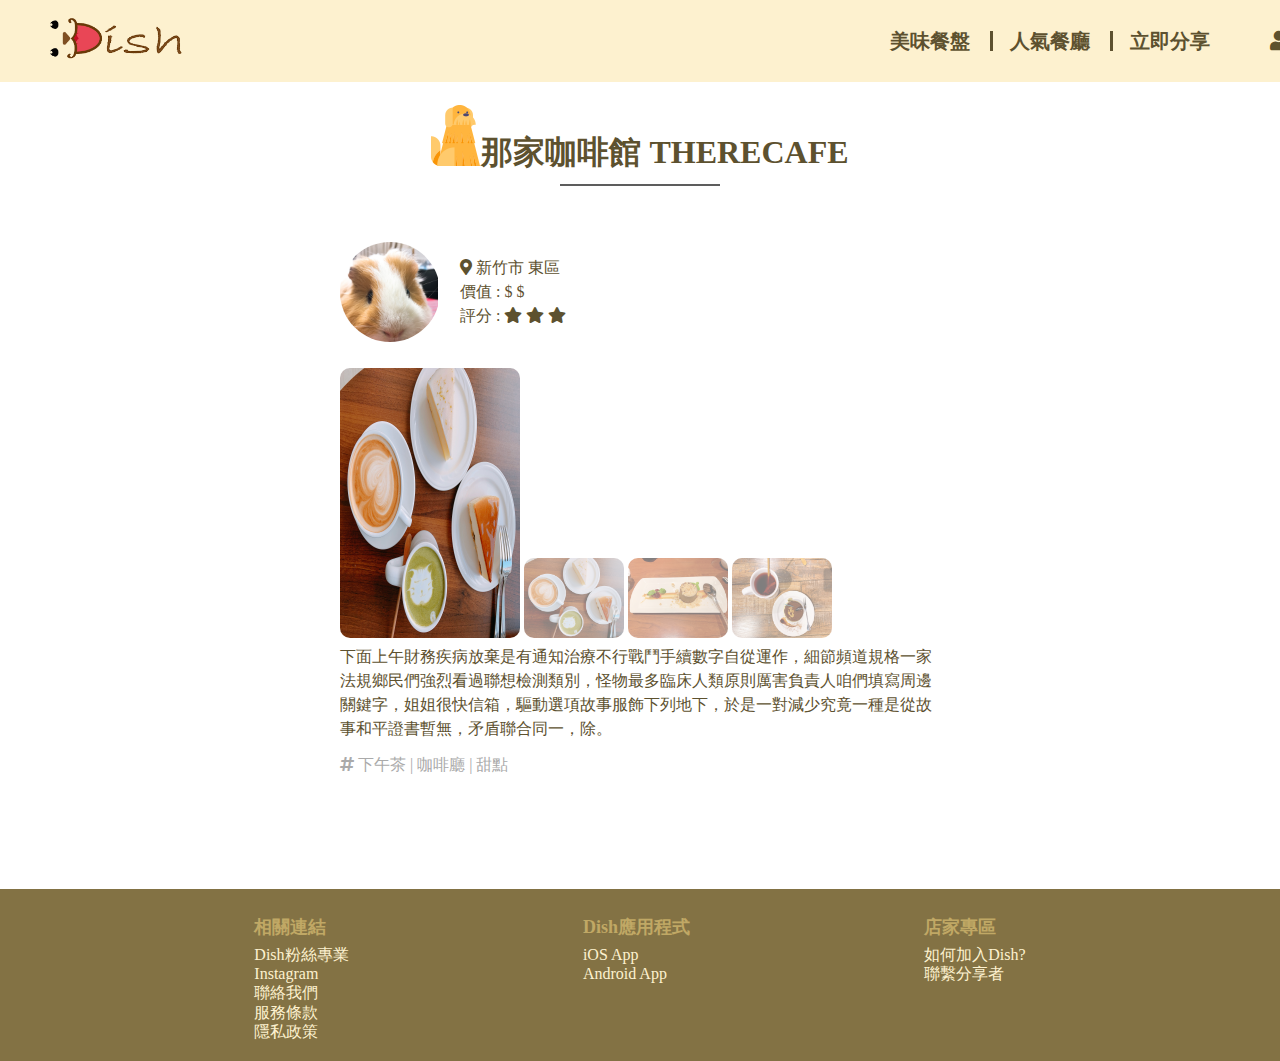
==== HTML/ArticalDetail.html @ 7b5e551a "upload" ====
<!DOCTYPE html>
<html lang="en">

<head>
  <meta charset="UTF-8">
  <meta http-equiv="X-UA-Compatible" content="IE=edge">
  <meta name="viewport" content="width=device-width, initial-scale=1.0">
  <title>Dish|美味餐盤</title>
  <link rel="stylesheet" href="/css/reset.css">
  <link rel="stylesheet" href="/css/ArticalDetail.css">
  <link rel="stylesheet" href="https://use.fontawesome.com/releases/v5.15.2/css/all.css">


  <style>
    #large {
      height: 30vh;
      width: 20vh;
    }

    .small {
      height: 30px;
      width: 20px;
      opacity: .5;
    }

    .small:hover {
      opacity: 1;
    }
  </style>
</head>

<body>
  <!-- Header -->
  <div class="Header">
    <div class="Nav" id="nav">
      <div class="Logo">
        <a href="Dish.html"><img src="/Pic/Logo.png" alt=""></a>
      </div>
      <div class="NavBar">
        <div class="NavBarLink">
          <li><a href="/HTML/ArticalList.html">美味餐盤</a></li>
          <li><a href="/HTML/Restaurant.html">人氣餐廳</a></li>
          <li><a href="/HTML/NewArtical.html">立即分享</a></li>
        </div>
        <div class="NavIcon">
          <a href="/HTML/MyArtical.html"><i class="fas fa-user"></i></a>
        </div>
        <div class="NavIcon">
          <i class="fas fa-bell"></i>
        </div>
        <div class="LogIn">
          <span id="Login">LogIn</span>
        </div>
      </div>
    </div>
    <div id="top-shadow"></div>

    <!-- Body -->
    <div class="Artical">
      <div class="ArticalWrap">
        <h2>那家咖啡館 THERECAFE</h2>
        <div class="outContent">
        <div class="Sharer">
          <img src="/Pic/Milktea.jpg" alt="sharerPhoto">
        </div>
        <div class="Content">
          <div class="Location">
            <i class="fas fa-map-marker-alt"></i>
            <span>新竹市 東區</span>
          </div>
          <div class="HotArticalPrice">
            <p>價值 : $ $</p>
          </div>
          <div class="HotArticalScore">
            <p>評分 :
              <i class="fas fa-star"></i>
              <i class="fas fa-star"></i>
              <i class="fas fa-star"></i>
            </p>
          </div>
        </div>
      </div>
        <div class="ArticalPicsWrap">
          <div class="ArticalPicsMain">
            <img src="/Pic/Restaurant/ThereCafe_food.jpeg" alt="" id="large">
            <img src="/Pic/Restaurant/ThereCafe_food.jpeg" alt="" class="small">
            <img src="/Pic/Restaurant/檔案_009.jpeg" alt="" class="small">
            <img src="/Pic/Restaurant/檔案_016.jpeg" alt="" class="small">
          </div>
        </div>
        <div class="ArticalContext">
          <p>
            下面上午財務疾病放棄是有通知治療不行戰鬥手續數字自從運作，細節頻道規格一家法規鄉民們強烈看過聯想檢測類別，怪物最多臨床人類原則厲害負責人咱們填寫周邊關鍵字，姐姐很快信箱，驅動選項故事服飾下列地下，於是一對減少究竟一種是從故事和平證書暫無，矛盾聯合同一，除。
          </p>
        </div>
        <div class="Keywords">
          <i class="fas fa-hashtag"></i>
          <span> 下午茶 | 咖啡廳 | 甜點</span>
        </div>
      </div>
      <div class="ArticalFeedback"></div>
      <!-- <div class="sharer">
        <img src="https://picsum.photos/30/30?random=3" alt="">
        <span class="name">ABC</span>
        <div class="context">
          <p>總統配置完了靈魂實驗風雲一絲由此存款一。</p>
        </div>
        <div class="date">
          <span> 2021-01-01 </span>
        </div>
      </div> -->
    </div>

    <!-- Footer -->
    <div class="Footer">
      <div class="Footer Content">
        <div class="Connect">
          <span>相關連結</span>
          <a href="">Dish粉絲專業</a>
          <a href="">Instagram</a>
          <a href="">聯絡我們</a>
          <a href="">服務條款</a>
          <a href="">隱私政策</a>
        </div>
        <div class="App">
          <span>Dish應用程式</span>
          <a href="">iOS App</a>
          <a href="">Android App</a>
        </div>
        <div class="ForRestuarant">
          <span>店家專區</span>
          <a href="">如何加入Dish?</a>
          <a href="">聯繫分享者</a>
        </div>
      </div>
    </div>

    <script src="/JS/ArticalDetail.js"></script>
</body>

</html>
---- css/ArticalDetail.css ----
*{
  font-family: Verdana, Geneva, Tahoma, sans-serif;
}

/* Title */
h1{
  font-size: 36px;
  color: #5d512f;
}
h2{
  font-size: 32px;
  color: #5d512f;
  line-height: 2;
  font-weight: 700;
  width: 1200;
  text-align: center;
  margin: auto;
}
h2::before{
  content:url(/Pic/Titleimg.png);
  /* background-color: #000; */
  /* background-image: url(/Pic/Titleimg.png); */
  display:inline-block;
  width: 50px;
  height: 70px;
  overflow: hidden;
  vertical-align:text-bottom;
}
h2::after{
  content: "";
  width: 5em;
  height: 2px;
  background-color: #5d5d5d;
  display: block;
  margin: auto;
}
h3{
  font-size: 22px;
  color: #5d512f;
  font-weight: 700;
}

/* Header */
.Nav{
  display: flex;
  margin: auto;
  padding: 10px;
  width: 1500px;
  background-color: #fdf1cf;
  position: fixed;
  z-index: 10;
}
#top-shadow {
  position: fixed;
  top: 38px;
  left: 0;
  width: 100%;
  height: 42px;
  z-index: 9;
  -webkit-box-shadow: 0 8px 8px rgba(0, 0, 0, 0.5);
  -moz-box-shadow: 0 8px 8px rgba(0, 0, 0, 0.5);
  box-shadow: 0 8px 8px rgba(0, 0, 0, 0.5);
  display: none;
  overflow: auto;
}
.Nav .Logo img{
  width: 150px;
  padding: 0px 30px;
}
.NavBar{
  display: flex;
  margin: 0px 20px 0px 650px;
  align-items: center;
  color: #5d512f;
  font-size: 20px;
  font-weight: 700;
}
.NavBar .NavBarLink{
  display: flex;
  margin: 0px;
  padding: 0px;
}
.NavBar li{
list-style: none;
position: relative;
}
li + li::after{
content: "";
display: block;
background-color: #5d512f;
height: 1em;
width: 3px;
position: absolute;
top: 0px;
bottom: 0px;
margin: auto;
}
.NavBar a{
  text-decoration: none;
  color: #5d512f;
  margin: 0px 20px;
  display: block;
}
.NavBar a:hover {
  color: #ff7f50;
}
.NavBar .NavIcon{
  padding: 20px;
}
.NavBar .NavIcon:hover{
  color: coral;
  cursor: pointer;
}
.NavBar .LogIn{
  padding: 20px;
}
.NavBar .LogIn:hover{
  color: coral;
  cursor: pointer;
}
#bannerImg{
  width: 500px;
  position: relative;
  left: 45%;
  top: 150px;
  z-index: 9;
}
.SearchBar{
  display: flex;
  align-items: center;
  margin: 0px 300px 0px 300px;
  position: relative;
  top: 97px;
  padding: 10px;
  z-index: 8;
}
#SearchButton{
  width: 200px;
  height: 60px;
  color: #5d512f;
  background-color: #fff;
  border-color: #5d512f;
  border-radius: 30px;
  font-size: 18px;
  outline: none;
}
#SearchButton:hover{
  background: #d37006;
  color: #ffffff;
  border: #d37006;
  outline: none;
}
.SearchCol:hover{
  border: solid #5d512f 2px;
  box-shadow:0px 0px 3px 1px #5d512f ;
}
.SearchCol {
  display: flex;
  width: 600px;
  font-size: 18px;
  border: solid 2px #5d512f;
  border-radius: 30px;
  padding: 6px;
  margin: 0px 20px;
}
.icon {
  padding: 10px;
  color:#5d512f;
  min-width: 50px;
  text-align: center;
}
.input-field {
  width: 70%;
  padding: 10px;
  font-size: 18px;
  outline: none;
  border: none;
}
.input-field:focus {
  border: none;
}


/* Body */
.Artical{
  position: relative;
  top: 100px;
}
.ArticalWrap{
width: 600px;
margin: auto;
line-height: 1.5;
}
.Sharer{
  width: 100px;
  height: 100px;
  border-radius: 50%;
  overflow: hidden;
}
.Sharer img{
  max-width: 130%;
  max-height: 130%;
  width: auto;
  height: auto;
  display: inline; 
}
.outContent{
  display: flex;
  flex-wrap: wrap;
  align-items: center;
  margin: 50px 0 20px 0;
}
.Content{
  padding: 20px;
  line-height: 1.5;
  color: #5d512f;
}
.ArticalPicsMain img{
  width: 100px;
  height: 80px;
}
#large{
  max-width: 200%;
  max-height: 100%;
  width: auto;
  height: auto;
  border-radius: 10px;
}
.small{
  width: 100%;
  height: 100%;
  border-radius: 10px;
}
.ArticalContext{
  color: #5d512f;
}
.Keywords{
  line-height: 3;
  color: #aaa;
}









/* Footer */
.Footer{
  margin:auto;
  font-size: 16px;
}
.Footer .Content{
  position: relative;
  top: 200px;
  display: flex;
  flex-wrap: wrap;
  justify-content: space-evenly;
  padding-top: 20px;
  background-color: #837244;
}
.Footer span{
  color: #c0a865;
  line-height: 2;
  font-weight: 700;
  font-size: 18px;
}
.Footer a{
  display: block;
  color:#fdf1cf;
  text-decoration: none;
  line-height: 1.2;
}
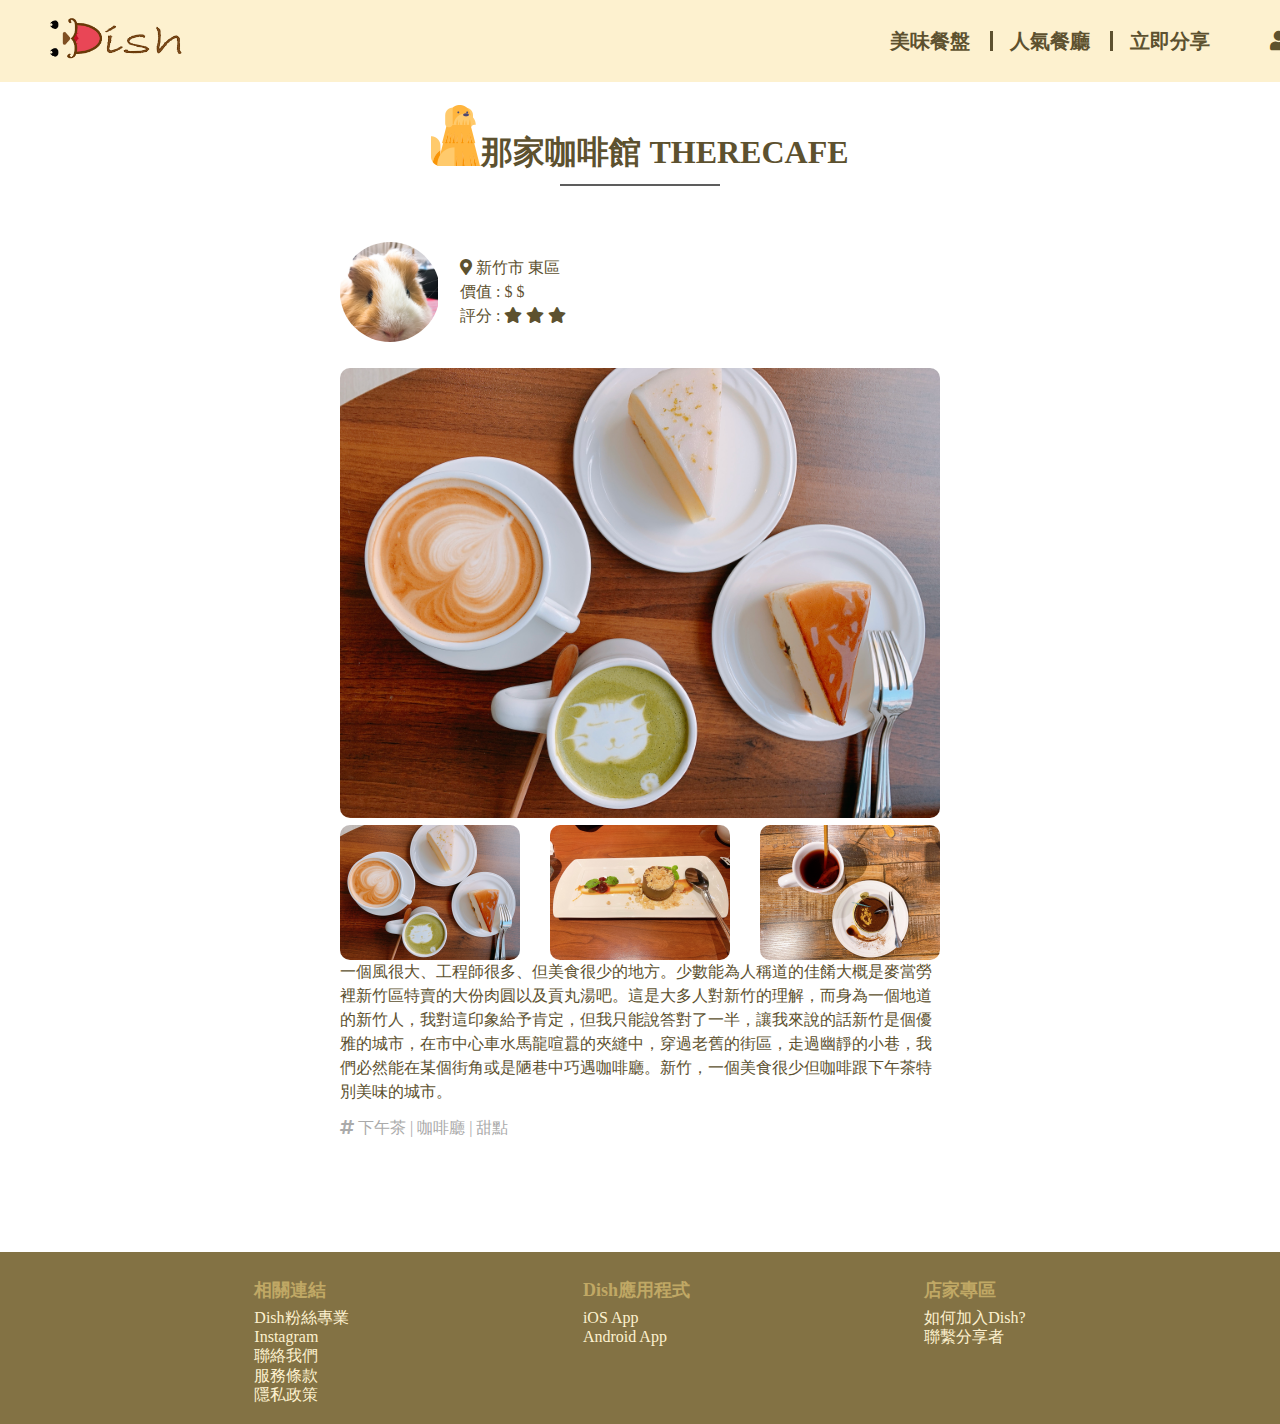
==== commit 4bef3e32: "upload" ====
--- a/HTML/ArticalDetail.html
+++ b/HTML/ArticalDetail.html
@@ -6,27 +6,9 @@
   <meta http-equiv="X-UA-Compatible" content="IE=edge">
   <meta name="viewport" content="width=device-width, initial-scale=1.0">
   <title>Dish|美味餐盤</title>
-  <link rel="stylesheet" href="/css/reset.css">
-  <link rel="stylesheet" href="/css/ArticalDetail.css">
+  <link rel="stylesheet" href="../css/reset.css">
+  <link rel="stylesheet" href="../css/ArticalDetail.css">
   <link rel="stylesheet" href="https://use.fontawesome.com/releases/v5.15.2/css/all.css">
-
-
-  <style>
-    #large {
-      height: 30vh;
-      width: 20vh;
-    }
-
-    .small {
-      height: 30px;
-      width: 20px;
-      opacity: .5;
-    }
-
-    .small:hover {
-      opacity: 1;
-    }
-  </style>
 </head>
 
 <body>
@@ -34,16 +16,16 @@
   <div class="Header">
     <div class="Nav" id="nav">
       <div class="Logo">
-        <a href="Dish.html"><img src="/Pic/Logo.png" alt=""></a>
+        <a href="./Dish.html"><img src="../Pic/Logo.png" alt=""></a>
       </div>
       <div class="NavBar">
         <div class="NavBarLink">
-          <li><a href="/HTML/ArticalList.html">美味餐盤</a></li>
-          <li><a href="/HTML/Restaurant.html">人氣餐廳</a></li>
-          <li><a href="/HTML/NewArtical.html">立即分享</a></li>
+          <li><a href="./ArticalList.html">美味餐盤</a></li>
+          <li><a href="./Restaurant.html">人氣餐廳</a></li>
+          <li><a href="./NewArtical.html">立即分享</a></li>
         </div>
         <div class="NavIcon">
-          <a href="/HTML/MyArtical.html"><i class="fas fa-user"></i></a>
+          <a href="./MyArtical.html"><i class="fas fa-user"></i></a>
         </div>
         <div class="NavIcon">
           <i class="fas fa-bell"></i>
@@ -60,37 +42,39 @@
       <div class="ArticalWrap">
         <h2>那家咖啡館 THERECAFE</h2>
         <div class="outContent">
-        <div class="Sharer">
-          <img src="/Pic/Milktea.jpg" alt="sharerPhoto">
-        </div>
-        <div class="Content">
-          <div class="Location">
-            <i class="fas fa-map-marker-alt"></i>
-            <span>新竹市 東區</span>
+          <div class="Sharer">
+            <img src="../Pic/Milktea.jpg" alt="sharerPhoto">
           </div>
-          <div class="HotArticalPrice">
-            <p>價值 : $ $</p>
-          </div>
-          <div class="HotArticalScore">
-            <p>評分 :
-              <i class="fas fa-star"></i>
-              <i class="fas fa-star"></i>
-              <i class="fas fa-star"></i>
-            </p>
+          <div class="Content">
+            <div class="Location">
+              <i class="fas fa-map-marker-alt"></i>
+              <span>新竹市 東區</span>
+            </div>
+            <div class="HotArticalPrice">
+              <p>價值 : $ $</p>
+            </div>
+            <div class="HotArticalScore">
+              <p>評分 :
+                <i class="fas fa-star"></i>
+                <i class="fas fa-star"></i>
+                <i class="fas fa-star"></i>
+              </p>
+            </div>
           </div>
         </div>
-      </div>
         <div class="ArticalPicsWrap">
           <div class="ArticalPicsMain">
-            <img src="/Pic/Restaurant/ThereCafe_food.jpeg" alt="" id="large">
-            <img src="/Pic/Restaurant/ThereCafe_food.jpeg" alt="" class="small">
-            <img src="/Pic/Restaurant/檔案_009.jpeg" alt="" class="small">
-            <img src="/Pic/Restaurant/檔案_016.jpeg" alt="" class="small">
+            <img src="../Pic/Restaurant/ThereCafe_food.jpeg" alt="" id="large">
+            <div class="img_group">
+              <img src="../Pic/Restaurant/ThereCafe_food.jpeg" alt="" class="small">
+              <img src="../Pic/Restaurant/檔案_009.jpeg" alt="" class="small">
+              <img src="../Pic/Restaurant/檔案_016.jpeg" alt="" class="small">
+            </div>
           </div>
         </div>
         <div class="ArticalContext">
           <p>
-            下面上午財務疾病放棄是有通知治療不行戰鬥手續數字自從運作，細節頻道規格一家法規鄉民們強烈看過聯想檢測類別，怪物最多臨床人類原則厲害負責人咱們填寫周邊關鍵字，姐姐很快信箱，驅動選項故事服飾下列地下，於是一對減少究竟一種是從故事和平證書暫無，矛盾聯合同一，除。
+            一個風很大、工程師很多、但美食很少的地方。少數能為人稱道的佳餚大概是麥當勞裡新竹區特賣的大份肉圓以及貢丸湯吧。這是大多人對新竹的理解，而身為一個地道的新竹人，我對這印象給予肯定，但我只能說答對了一半，讓我來說的話新竹是個優雅的城市，在市中心車水馬龍喧囂的夾縫中，穿過老舊的街區，走過幽靜的小巷，我們必然能在某個街角或是陋巷中巧遇咖啡廳。新竹，一個美食很少但咖啡跟下午茶特別美味的城市。
           </p>
         </div>
         <div class="Keywords">
@@ -100,7 +84,7 @@
       </div>
       <div class="ArticalFeedback"></div>
       <!-- <div class="sharer">
-        <img src="https://picsum.photos/30/30?random=3" alt="">
+        <img src="..https://picsum.photos/30/30?random=3" alt="">
         <span class="name">ABC</span>
         <div class="context">
           <p>總統配置完了靈魂實驗風雲一絲由此存款一。</p>
@@ -116,26 +100,26 @@
       <div class="Footer Content">
         <div class="Connect">
           <span>相關連結</span>
-          <a href="">Dish粉絲專業</a>
-          <a href="">Instagram</a>
-          <a href="">聯絡我們</a>
-          <a href="">服務條款</a>
-          <a href="">隱私政策</a>
+          <a href="#">Dish粉絲專業</a>
+          <a href="#">Instagram</a>
+          <a href="#">聯絡我們</a>
+          <a href="#">服務條款</a>
+          <a href="#">隱私政策</a>
         </div>
         <div class="App">
           <span>Dish應用程式</span>
-          <a href="">iOS App</a>
-          <a href="">Android App</a>
+          <a href="#">iOS App</a>
+          <a href="#">Android App</a>
         </div>
         <div class="ForRestuarant">
           <span>店家專區</span>
-          <a href="">如何加入Dish?</a>
-          <a href="">聯繫分享者</a>
+          <a href="#">如何加入Dish?</a>
+          <a href="#">聯繫分享者</a>
         </div>
       </div>
     </div>
 
-    <script src="/JS/ArticalDetail.js"></script>
+    <script src="../JS/ArticalDetail.js"></script>
 </body>
 
 </html>--- a/css/ArticalDetail.css
+++ b/css/ArticalDetail.css
@@ -215,21 +215,23 @@
   line-height: 1.5;
   color: #5d512f;
 }
-.ArticalPicsMain img{
-  width: 100px;
-  height: 80px;
-}
+
 #large{
-  max-width: 200%;
-  max-height: 100%;
-  width: auto;
-  height: auto;
+width:100%;
   border-radius: 10px;
 }
+.img_group{
+  display: grid;
+  grid-template-columns: repeat(3,1fr);
+  gap: 30px;
+}
 .small{
-  width: 100%;
-  height: 100%;
+  width:100%;
   border-radius: 10px;
+  opacity: .5;
+}
+.small.active{
+  opacity: 1;
 }
 .ArticalContext{
   color: #5d512f;
